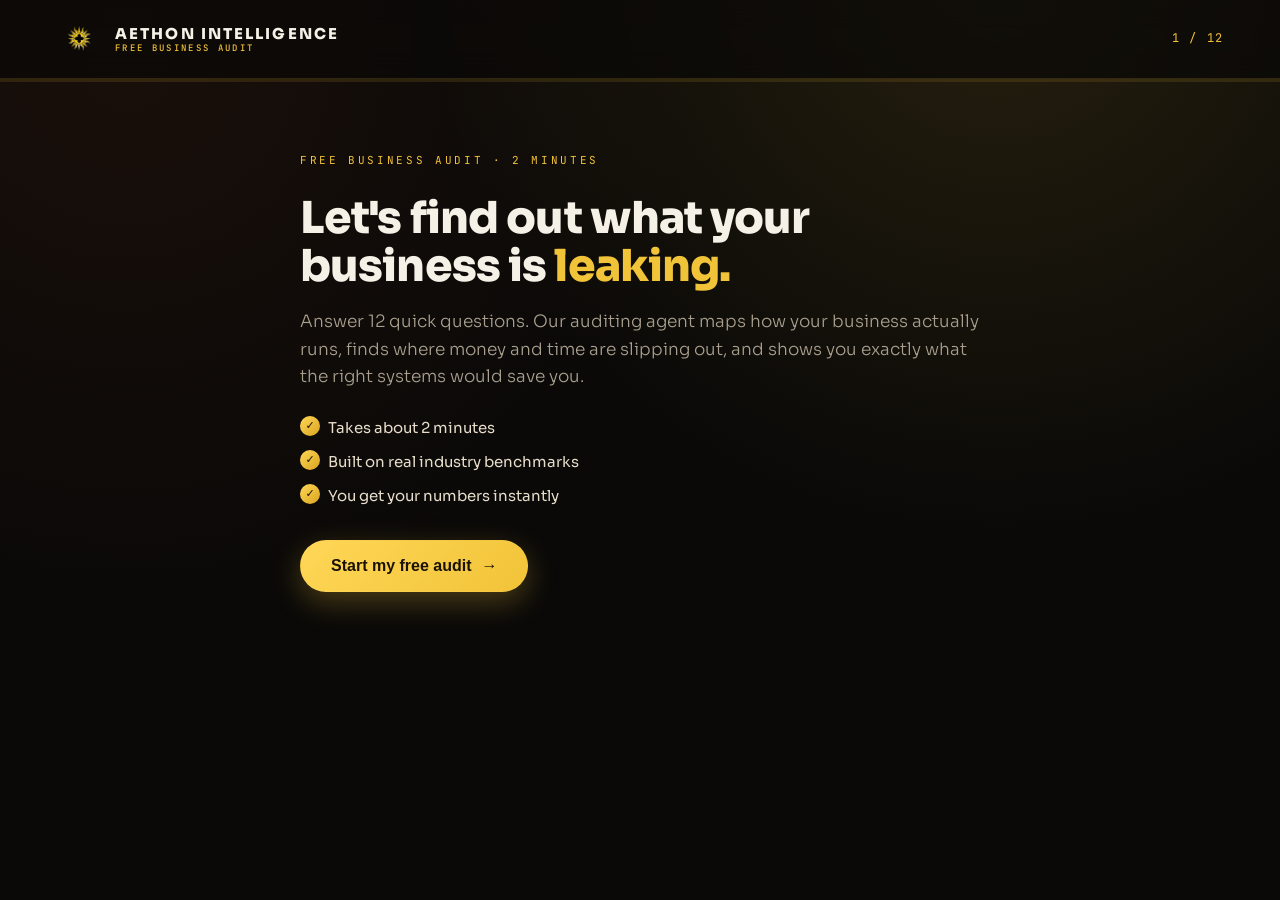
==== audit.html @ 5bbcfcef "Free Business Audit funnel: questionnaire + live auditing agent - New audit.html: 12-question one-at" ====
<!DOCTYPE html>
<html lang="en">
<head>
<meta charset="UTF-8" />
<meta name="viewport" content="width=device-width, initial-scale=1.0" />
<title>Free Business Audit: See What Your Business Is Leaking</title>
<meta name="description" content="Answer 12 quick questions. Our auditing agent maps your operation, finds the leaks, and shows you what automation would save you every year." />
<meta name="theme-color" content="#0a0908" />
<link rel="icon" type="image/svg+xml" href="favicon.svg" />
<link rel="preconnect" href="https://fonts.googleapis.com" />
<link rel="preconnect" href="https://fonts.gstatic.com" crossorigin />
<link href="https://fonts.googleapis.com/css2?family=Sora:wght@300;400;500;600;700;800&family=Space+Grotesk:wght@300;400;500&family=JetBrains+Mono:wght@500;600&display=swap" rel="stylesheet" />
<link rel="stylesheet" href="css/style.css?v=4" />
<link rel="stylesheet" href="css/audit.css?v=1" />
</head>
<body class="audit-body">

<header class="topbar">
  <a class="brand" href="index.html">
    <span class="brand-logo"><img src="assets/logo.png?v=4" alt="Aethon Intelligence" /></span>
    <span class="brand-word">AETHON INTELLIGENCE<i>FREE BUSINESS AUDIT</i></span>
  </a>
  <div class="topbar-cta">
    <span class="audit-progress-label" id="progressLabel">1 / 12</span>
  </div>
</header>

<div class="audit-progress"><i id="progressBar"></i></div>

<main class="audit-main">

  <!-- ===== INTRO ===== -->
  <section class="a-screen active" id="intro">
    <span class="eyebrow">FREE BUSINESS AUDIT · 2 MINUTES</span>
    <h1>Let's find out what your business is <span class="hl">leaking.</span></h1>
    <p class="a-sub">Answer 12 quick questions. Our auditing agent maps how your business actually runs, finds where money and time are slipping out, and shows you exactly what the right systems would save you.</p>
    <ul class="a-points">
      <li>Takes about 2 minutes</li>
      <li>Built on real industry benchmarks</li>
      <li>You get your numbers instantly</li>
    </ul>
    <button class="btn" id="startBtn">Start my free audit <i>→</i></button>
  </section>

  <!-- ===== QUESTIONS (injected) ===== -->
  <section class="a-screen" id="quiz">
    <div class="q-head">
      <span class="q-eyebrow" id="qEyebrow">QUESTION 1</span>
      <h2 id="qTitle"></h2>
      <p class="q-hint" id="qHint"></p>
    </div>
    <div class="q-options" id="qOptions"></div>
    <div class="q-nav">
      <button class="q-back" id="backBtn">← Back</button>
      <button class="btn q-next" id="nextBtn" disabled>Next <i>→</i></button>
    </div>
  </section>

  <!-- ===== ANALYZING ===== -->
  <section class="a-screen" id="analyzing">
    <div class="scan">
      <div class="scan-ring"></div>
      <div class="scan-core"><img src="assets/logo.png?v=4" alt="" /></div>
    </div>
    <h2 class="scan-title">Auditing your business<span class="dots"><i>.</i><i>.</i><i>.</i></span></h2>
    <ul class="scan-steps" id="scanSteps">
      <li>Reading your answers</li>
      <li>Mapping how your operation runs</li>
      <li>Benchmarking against industry data</li>
      <li>Finding the leaks</li>
      <li>Matching the right systems</li>
      <li>Calculating your savings</li>
    </ul>
  </section>

  <!-- ===== REPORT ===== -->
  <section class="a-screen" id="report">
    <span class="eyebrow">YOUR AUDIT RESULTS</span>
    <h1 id="reportTitle">Here's what we found.</h1>
    <p class="a-sub" id="reportIntro"></p>

    <div class="r-banner">
      <span class="r-banner-label">ESTIMATED VALUE LEAKING FROM YOUR BUSINESS</span>
      <div class="r-banner-num"><span id="totalAnnual">$0</span><em>/ year</em></div>
      <div class="r-banner-sub">That's about <b id="totalFive">$0</b> over the next 5 years, and <b id="totalHours">0 hours</b> of your team's time every single year.</div>
    </div>

    <div class="r-grid" id="leakGrid"></div>

    <div class="r-systems">
      <h2>The systems that plug these leaks</h2>
      <p class="a-sub">Every system is custom coded around how <b>you</b> think and run things. Your logic, your standards. Not a generic bot.</p>
      <div class="r-sysgrid" id="sysGrid"></div>
    </div>

    <div class="r-chart">
      <h3>Your savings over time</h3>
      <div class="r-bars">
        <div class="r-bar"><i id="bar1"></i><b id="bar1v">$0</b><span>Year 1</span></div>
        <div class="r-bar"><i id="bar3"></i><b id="bar3v">$0</b><span>Year 3</span></div>
        <div class="r-bar"><i id="bar5"></i><b id="bar5v">$0</b><span>Year 5</span></div>
      </div>
    </div>

    <div class="r-cta">
      <h2>Want these numbers back?</h2>
      <p class="a-sub">Book a free call. We'll walk through your audit together, map your exact systems, and show you what the build looks like.</p>
      <a href="index.html#apply" class="btn">Book my free audit call <i>→</i></a>
      <button class="q-back r-restart" id="restartBtn">Retake the audit</button>
    </div>

    <p class="r-disclaimer">Estimates are based on your answers combined with published industry benchmarks: <a href="https://www.getaira.io/blog/missed-business-calls-statistics" target="_blank" rel="noopener">62% of small business calls go unanswered</a>, <a href="https://dialzara.com/blog/missed-calls-hidden-costs-and-ai-solutions" target="_blank" rel="noopener">missed calls cost SMBs ~$126K/yr</a>, <a href="https://www.chilipiper.com/article/speed-to-lead-statistics" target="_blank" rel="noopener">responding to leads in 5 minutes yields 21x higher qualification</a>, <a href="https://www.timeetc.com/resources/how-to-achieve-more/the-big-price-of-small-tasks-how-entrepreneurs-may-be-unwittingly-keeping-their-businesses-small/" target="_blank" rel="noopener">owners spend ~36% of their week on admin</a>, and <a href="https://www.desk365.io/blog/ai-customer-service-statistics/" target="_blank" rel="noopener">AI cuts service costs 25–30%</a>. Your real numbers get refined on the audit call.</p>
  </section>

</main>

<script src="js/audit.js?v=1"></script>
</body>
</html>
---- css/style.css ----
/* ============================================================
   Work With Jahan — 1-on-1 Digital Cloning funnel
   Theme: BLACK + SAFFRON YELLOW · full-width desktop layout
   ============================================================ */
:root{
  --bg:#0a0908;
  --bg-2:#100e0a;
  --panel:#16130c;
  --panel-2:#1c1810;
  --ink:#f6f1e6;
  --ink-2:#e7ddca;
  --muted:#a99f8e;
  --muted-2:#7b7264;
  --saffron:#f1c338;
  --saffron-2:#ffd757;
  --saffron-deep:#d9a41f;
  --terra:#c8551f;
  --line:rgba(241,195,56,.16);
  --line-soft:rgba(246,241,230,.08);
  --glow:rgba(241,195,56,.4);
  --font:'Sora',system-ui,sans-serif;
  --font-alt:'Space Grotesk',sans-serif;
  --mono:'JetBrains Mono',monospace;
  --ease:cubic-bezier(.16,1,.3,1);
  --maxw:1180px;
}
*{margin:0;padding:0;box-sizing:border-box}
html{scroll-behavior:smooth;-webkit-text-size-adjust:100%}
body{
  font-family:var(--font);background:var(--bg);color:var(--ink);line-height:1.6;font-weight:400;
  overflow-x:hidden;-webkit-font-smoothing:antialiased;
  background-image:radial-gradient(circle at 78% -4%,rgba(241,195,56,.12),transparent 42%),radial-gradient(circle at 10% 6%,rgba(200,85,31,.08),transparent 40%);
  background-repeat:no-repeat;
}
::selection{background:var(--saffron);color:#000}
a{color:inherit;text-decoration:none}
img{max-width:100%;display:block}
.hl{color:var(--saffron)}

/* ===== buttons ===== */
.btn{display:inline-flex;align-items:center;gap:10px;padding:16px 30px;border-radius:44px;font-weight:700;font-size:16px;
  color:#1a1305;background:linear-gradient(135deg,var(--saffron-2),var(--saffron));border:1px solid transparent;
  box-shadow:0 10px 30px rgba(241,195,56,.28);transition:transform .3s var(--ease),box-shadow .3s}
.btn i{font-style:normal;transition:transform .3s var(--ease)}
.btn:hover{transform:translateY(-3px);box-shadow:0 16px 42px rgba(241,195,56,.42)}
.btn:hover i{transform:translateX(5px)}
.btn-sm{padding:11px 22px;font-size:14px;box-shadow:0 6px 20px rgba(241,195,56,.26)}
.btn-ghost{background:none;color:var(--ink);border-color:var(--line);box-shadow:none}
.btn-ghost:hover{border-color:var(--saffron);background:rgba(241,195,56,.06)}

/* ===== top bar ===== */
.topbar{position:sticky;top:0;z-index:50;display:flex;align-items:center;justify-content:space-between;gap:20px;
  padding:16px clamp(20px,5vw,56px);background:rgba(10,9,8,.72);backdrop-filter:blur(14px);border-bottom:1px solid var(--line)}
.brand{display:flex;align-items:center;gap:13px}
.brand-logo{width:46px;height:46px;flex:none;display:block}
.brand-logo svg,.brand-logo img{width:100%;height:100%;object-fit:contain;overflow:visible}
.brand-word{display:flex;flex-direction:column;gap:3px;font-weight:800;letter-spacing:.14em;font-size:15px;line-height:1}
.brand-word i{font-style:normal;font-weight:500;font-size:9px;letter-spacing:.26em;color:var(--saffron);font-family:var(--mono)}
.topbar-cta{display:flex;flex-direction:column;align-items:flex-end;gap:5px}
.topbar-note{font-family:var(--mono);font-size:10px;letter-spacing:.06em;color:var(--saffron)}

/* ===== hero ===== */
.hero{max-width:var(--maxw);margin:0 auto;padding:clamp(48px,7vw,90px) clamp(20px,5vw,56px) clamp(56px,8vw,110px);
  display:grid;grid-template-columns:1.05fr .95fr;gap:clamp(36px,6vw,80px);align-items:center}
.eyebrow{display:inline-block;font-family:var(--mono);font-size:11px;letter-spacing:.24em;color:var(--saffron);margin-bottom:18px}
.hero h1{font-size:clamp(32px,4.6vw,56px);line-height:1.08;font-weight:800;letter-spacing:-.022em;color:var(--ink)}
.hero .sub{margin-top:22px;font-size:clamp(16px,1.7vw,19px);color:var(--muted);font-weight:300;max-width:46ch}
.hero .sub b{color:var(--ink-2);font-weight:600}
.hero-actions{display:flex;gap:14px;flex-wrap:wrap;margin-top:34px}
.fineprint{margin-top:16px;font-size:13px;color:var(--muted-2)}

.hero-media{position:relative;display:flex;justify-content:center;align-items:center}
.hero-media::before{content:"";position:absolute;top:50%;left:50%;width:min(340px,82%);aspect-ratio:9/16;
  transform:translate(-50%,-50%) translate(24px,24px);background:linear-gradient(150deg,var(--saffron),var(--terra));
  border-radius:24px;z-index:0;opacity:.92}
.vsl{position:relative;z-index:1;width:min(340px,82%);aspect-ratio:9/16;border-radius:22px;overflow:hidden;background:#000;
  box-shadow:0 30px 70px rgba(0,0,0,.5);border:1px solid rgba(246,241,230,.1)}
.vsl video{width:100%;height:100%;object-fit:cover;display:block}
.vsl-play{position:absolute;inset:0;margin:auto;width:78px;height:78px;border:none;border-radius:50%;
  background:linear-gradient(135deg,var(--saffron-2),var(--saffron-deep));cursor:pointer;display:grid;place-items:center;
  box-shadow:0 10px 30px rgba(241,195,56,.5);transition:transform .25s var(--ease);z-index:2}
.vsl-play svg{width:34px;height:34px;fill:#1a1305;margin-left:4px}
.vsl-play:hover{transform:scale(1.07)}
.vsl.playing .vsl-play,.vsl.playing .vsl-chip{opacity:0;pointer-events:none}
.vsl-chip{position:absolute;top:14px;left:14px;z-index:2;font-family:var(--mono);font-size:10px;letter-spacing:.16em;
  color:#000;background:var(--saffron);padding:6px 12px;border-radius:20px;transition:opacity .25s;font-weight:600}

/* ===== section shell ===== */
.section-head{max-width:var(--maxw);margin:0 auto 40px;text-align:center;padding:0 clamp(20px,5vw,56px)}
.section-head h2{font-size:clamp(26px,3.6vw,40px);font-weight:800;letter-spacing:-.02em;line-height:1.12}

/* ===== discover / cards ===== */
.discover{padding:clamp(56px,8vw,100px) 0;border-top:1px solid var(--line-soft)}
.cards{max-width:var(--maxw);margin:0 auto;padding:0 clamp(20px,5vw,56px);
  display:grid;grid-template-columns:repeat(4,1fr);gap:20px}
.card{background:linear-gradient(165deg,var(--panel),var(--bg-2));border:1px solid var(--line);border-radius:18px;padding:28px 24px;
  transition:transform .3s var(--ease),box-shadow .3s,border-color .3s}
.card:hover{transform:translateY(-5px);border-color:var(--saffron);box-shadow:0 20px 50px rgba(0,0,0,.4)}
.check{width:36px;height:36px;border-radius:50%;display:grid;place-items:center;margin-bottom:18px;
  background:linear-gradient(135deg,var(--saffron-2),var(--saffron-deep));color:#1a1305;font-weight:700;font-size:17px;
  box-shadow:0 6px 16px rgba(241,195,56,.3)}
.card p{font-size:15px;color:var(--ink-2);line-height:1.55}
.card p b{color:var(--ink);font-weight:700}

/* ===== apply ===== */
.apply{padding:clamp(56px,8vw,100px) 0;border-top:1px solid var(--line-soft)}
.cal-wrap{max-width:940px;margin:0 auto;padding:8px;border:1px solid var(--line);border-radius:18px;background:var(--panel);
  box-shadow:0 24px 60px rgba(0,0,0,.45);overflow:hidden}
#my-cal-inline{width:100%;min-height:640px;overflow:auto;border-radius:12px}
#my-cal-inline iframe{border-radius:12px}

/* ===== faq ===== */
.faq{padding:clamp(56px,8vw,100px) 0 clamp(40px,6vw,70px);border-top:1px solid var(--line-soft)}
.faq-list{max-width:760px;margin:0 auto;padding:0 clamp(20px,5vw,56px);display:flex;flex-direction:column;gap:12px}
.faq-item{border:1px solid var(--line);border-radius:14px;background:var(--panel-2);overflow:hidden}
.faq-q{width:100%;display:flex;align-items:center;justify-content:space-between;gap:14px;background:none;border:none;cursor:pointer;
  text-align:left;padding:20px 22px;font-family:inherit;font-size:16px;font-weight:600;color:var(--ink)}
.faq-q i{font-style:normal;font-size:24px;line-height:1;color:var(--saffron);transition:transform .3s var(--ease);flex:none}
.faq-q[aria-expanded="true"] i{transform:rotate(45deg)}
.faq-a{max-height:0;overflow:hidden;transition:max-height .45s var(--ease)}
.faq-a p{padding:0 22px 20px;font-size:14.5px;color:var(--muted);line-height:1.6}

/* ===== free resource ===== */
.freebie{padding:clamp(56px,8vw,96px) clamp(20px,5vw,56px);text-align:center;border-top:1px solid var(--line-soft);
  background:radial-gradient(circle at 50% 0%,rgba(241,195,56,.08),transparent 55%)}
.freebie h2{font-size:clamp(24px,3.4vw,36px);font-weight:800;letter-spacing:-.02em;margin:14px 0 12px}
.freebie-sub{color:var(--muted);max-width:44ch;margin:0 auto 30px;font-weight:300;font-size:clamp(15px,1.6vw,17px)}

/* ===== footer ===== */
.foot{border-top:1px solid var(--line-soft);padding:40px clamp(20px,5vw,56px);text-align:center}
.foot-links{display:flex;gap:26px;justify-content:center;margin-bottom:18px}
.foot-links a{font-size:14px;color:var(--muted);transition:color .25s}
.foot-links a:hover{color:var(--saffron)}
.disclaimer{font-size:11.5px;color:var(--muted-2);line-height:1.6;max-width:560px;margin:0 auto 14px}
.copy{font-size:12px;color:var(--muted-2);font-family:var(--mono)}

/* ===== responsive ===== */
@media(max-width:900px){
  .hero{grid-template-columns:1fr;gap:44px;text-align:center;padding-top:40px}
  .hero .sub{margin-left:auto;margin-right:auto}
  .hero-actions{justify-content:center}
  .hero-media{order:-1}
  .cards{grid-template-columns:1fr 1fr}
}
@media(max-width:600px){
  .topbar{padding:12px 18px}
  .brand-logo{width:40px;height:40px}
  .brand-word{font-size:12.5px;letter-spacing:.1em}
  .brand-word i{display:none}
  .topbar-note{display:none}
  .btn{padding:15px 24px;font-size:15px}
  .btn-sm{padding:10px 18px;font-size:13px}
  .hero{padding-top:32px}
  .hero h1{font-size:clamp(26px,8.4vw,34px)}
  .hero .sub{font-size:16px}
  .hero-actions{flex-direction:column;margin-top:26px}
  .hero-actions .btn{width:100%;justify-content:center}
  .vsl,.hero-media::before{width:min(300px,88%)}
  .section-head{margin-bottom:28px}
  .cards{grid-template-columns:1fr;gap:14px}
  .card{padding:22px 20px}
  .faq-q{padding:17px 18px;font-size:15px}
  .cal-wrap{padding:5px}
  #my-cal-inline{min-height:560px}
  .freebie .btn{width:100%;max-width:340px}
}
@media(max-width:360px){
  .brand-word{font-size:11px;letter-spacing:.06em}
  .hero h1{font-size:25px}
}
@media(prefers-reduced-motion:reduce){*{animation-duration:.01ms!important;transition-duration:.01ms!important}}
---- css/audit.css ----
/* ============================================================
   Free Business Audit — questionnaire + report
   Inherits palette from style.css (black + saffron)
   ============================================================ */

.audit-body{min-height:100vh;display:flex;flex-direction:column}
.audit-main{flex:1;width:100%;max-width:760px;margin:0 auto;padding:clamp(36px,6vw,64px) clamp(20px,5vw,40px) 80px}

.audit-progress{position:sticky;top:0;z-index:60;height:3px;background:rgba(241,195,56,.12)}
.audit-progress i{display:block;height:100%;width:0;background:linear-gradient(90deg,var(--saffron-deep),var(--saffron-2));transition:width .45s var(--ease);box-shadow:0 0 12px var(--glow)}
.audit-progress-label{font-family:var(--mono);font-size:12px;letter-spacing:.14em;color:var(--saffron)}

/* screens */
.a-screen{display:none;animation:aIn .5s var(--ease)}
.a-screen.active{display:block}
@keyframes aIn{from{opacity:0;transform:translateY(16px)}to{opacity:1;transform:none}}

/* intro */
#intro h1{font-size:clamp(30px,5vw,44px);font-weight:800;letter-spacing:-.02em;line-height:1.1;margin:6px 0 18px}
.a-sub{color:var(--muted);font-weight:300;font-size:clamp(15px,1.8vw,17px);max-width:56ch}
.a-sub b{color:var(--ink);font-weight:600}
.a-points{list-style:none;margin:26px 0 32px;display:flex;flex-direction:column;gap:10px}
.a-points li{padding-left:28px;position:relative;color:var(--ink-2);font-size:15px}
.a-points li::before{content:"✓";position:absolute;left:0;top:0;width:20px;height:20px;border-radius:50%;display:grid;place-items:center;font-size:11px;font-weight:700;color:#1a1305;background:linear-gradient(135deg,var(--saffron-2),var(--saffron-deep))}

/* quiz */
.q-head{margin-bottom:26px}
.q-eyebrow{display:block;font-family:var(--mono);font-size:11px;letter-spacing:.22em;color:var(--saffron);margin-bottom:12px}
#qTitle{font-size:clamp(24px,3.6vw,34px);font-weight:800;letter-spacing:-.02em;line-height:1.15}
.q-hint{margin-top:10px;color:var(--muted-2);font-size:14px}
.q-options{display:grid;grid-template-columns:1fr 1fr;gap:12px}
.q-opt{position:relative;text-align:left;background:linear-gradient(165deg,var(--panel),var(--bg-2));border:1px solid var(--line);border-radius:14px;
  padding:18px 18px 18px 52px;cursor:pointer;font-family:inherit;font-size:15px;font-weight:500;color:var(--ink-2);
  transition:transform .25s var(--ease),border-color .25s,box-shadow .25s}
.q-opt::before{content:"";position:absolute;left:18px;top:50%;transform:translateY(-50%);width:20px;height:20px;border-radius:50%;
  border:2px solid var(--line);transition:border-color .2s,background .2s,box-shadow .2s}
.q-opt:hover{transform:translateY(-2px);border-color:var(--saffron)}
.q-opt.sel{border-color:var(--saffron);color:var(--ink);box-shadow:0 12px 32px rgba(0,0,0,.35)}
.q-opt.sel::before{background:var(--saffron);border-color:var(--saffron);box-shadow:0 0 10px var(--glow)}
.q-opt small{display:block;font-weight:300;color:var(--muted-2);font-size:12.5px;margin-top:3px}
.q-nav{display:flex;justify-content:space-between;align-items:center;margin-top:30px;gap:16px}
.q-back{background:none;border:none;color:var(--muted);font-family:inherit;font-size:14px;cursor:pointer;padding:10px 4px;transition:color .25s}
.q-back:hover{color:var(--saffron)}
.q-next[disabled]{opacity:.35;pointer-events:none}

/* analyzing */
#analyzing{text-align:center;padding-top:24px}
.scan{position:relative;width:150px;height:150px;margin:0 auto 30px}
.scan-ring{position:absolute;inset:0;border-radius:50%;border:2px solid rgba(241,195,56,.16);border-top-color:var(--saffron);animation:spin 1.1s linear infinite}
@keyframes spin{to{transform:rotate(360deg)}}
.scan-core{position:absolute;inset:22px;border-radius:50%;display:grid;place-items:center;background:rgba(241,195,56,.06)}
.scan-core img{width:64%;height:64%;object-fit:contain;animation:pulseLogo 2s ease-in-out infinite}
@keyframes pulseLogo{0%,100%{transform:scale(1);opacity:.85}50%{transform:scale(1.07);opacity:1}}
.scan-title{font-size:clamp(22px,3.4vw,30px);font-weight:800;margin-bottom:26px}
.dots i{font-style:normal;animation:blink 1.2s infinite}
.dots i:nth-child(2){animation-delay:.2s}.dots i:nth-child(3){animation-delay:.4s}
@keyframes blink{0%,100%{opacity:.15}50%{opacity:1}}
.scan-steps{list-style:none;max-width:360px;margin:0 auto;display:flex;flex-direction:column;gap:12px;text-align:left}
.scan-steps li{position:relative;padding-left:30px;color:var(--muted-2);font-size:15px;transition:color .3s}
.scan-steps li::before{content:"";position:absolute;left:0;top:3px;width:16px;height:16px;border-radius:50%;border:2px solid var(--line)}
.scan-steps li.done{color:var(--ink-2)}
.scan-steps li.done::before{content:"✓";border-color:var(--saffron);background:var(--saffron);color:#1a1305;font-size:10px;font-weight:700;display:grid;place-items:center}
.scan-steps li.now{color:var(--saffron)}
.scan-steps li.now::before{border-color:var(--saffron);box-shadow:0 0 10px var(--glow)}

/* report */
#report h1{font-size:clamp(28px,4.4vw,40px);font-weight:800;letter-spacing:-.02em;margin:6px 0 14px}
.r-banner{margin:30px 0 26px;padding:34px 30px;border-radius:20px;text-align:center;
  background:radial-gradient(circle at 50% 0%,rgba(241,195,56,.16),transparent 70%),linear-gradient(165deg,var(--panel),var(--bg-2));
  border:1px solid var(--saffron);box-shadow:0 24px 60px rgba(0,0,0,.4)}
.r-banner-label{font-family:var(--mono);font-size:11px;letter-spacing:.2em;color:var(--saffron)}
.r-banner-num{margin:12px 0 10px;font-weight:800;letter-spacing:-.03em;font-size:clamp(44px,9vw,72px);line-height:1;color:var(--saffron)}
.r-banner-num em{font-style:normal;font-size:clamp(16px,2.4vw,22px);color:var(--muted);font-weight:400;margin-left:6px}
.r-banner-sub{color:var(--muted);font-size:15px}
.r-banner-sub b{color:var(--ink);font-weight:700}

.r-grid{display:grid;grid-template-columns:1fr 1fr;gap:14px;margin-bottom:44px}
.r-leak{background:linear-gradient(165deg,var(--panel),var(--bg-2));border:1px solid var(--line);border-radius:16px;padding:22px}
.r-leak .amt{font-weight:800;font-size:clamp(22px,3vw,28px);color:var(--saffron);letter-spacing:-.02em}
.r-leak .amt em{font-style:normal;font-size:13px;color:var(--muted-2);font-weight:400}
.r-leak h4{font-size:15px;font-weight:700;margin:8px 0 6px;color:var(--ink)}
.r-leak p{font-size:13.5px;color:var(--muted);line-height:1.55}

.r-systems h2,.r-cta h2{font-size:clamp(22px,3.4vw,30px);font-weight:800;letter-spacing:-.02em;margin-bottom:10px}
.r-sysgrid{display:flex;flex-direction:column;gap:12px;margin:22px 0 44px}
.r-sys{display:grid;grid-template-columns:auto 1fr auto;gap:16px;align-items:center;background:var(--panel-2);border:1px solid var(--line);border-radius:14px;padding:18px 20px}
.r-sys .ic{width:40px;height:40px;border-radius:12px;display:grid;place-items:center;font-size:18px;background:linear-gradient(135deg,var(--saffron-2),var(--saffron-deep))}
.r-sys h4{font-size:15.5px;font-weight:700;color:var(--ink)}
.r-sys p{font-size:13.5px;color:var(--muted);margin-top:3px;line-height:1.5}
.r-sys .tag{font-family:var(--mono);font-size:10px;letter-spacing:.1em;color:var(--saffron);border:1px solid var(--line);padding:5px 10px;border-radius:20px;white-space:nowrap}

.r-chart{margin-bottom:44px}
.r-chart h3{font-size:18px;font-weight:700;margin-bottom:18px}
.r-bars{display:grid;grid-template-columns:repeat(3,1fr);gap:18px;align-items:end;height:210px}
.r-bar{display:flex;flex-direction:column;justify-content:flex-end;align-items:center;gap:8px;height:100%}
.r-bar i{display:block;width:100%;max-width:110px;border-radius:10px 10px 4px 4px;height:8%;
  background:linear-gradient(180deg,var(--saffron-2),var(--saffron-deep));box-shadow:0 8px 26px rgba(241,195,56,.25);
  transition:height 1.1s var(--ease)}
.r-bar b{font-size:15px;color:var(--ink)}
.r-bar span{font-family:var(--mono);font-size:11px;letter-spacing:.1em;color:var(--muted-2)}

.r-cta{text-align:center;padding:34px 26px;border:1px solid var(--line);border-radius:20px;background:radial-gradient(circle at 50% 0%,rgba(241,195,56,.1),transparent 60%),var(--panel)}
.r-cta .a-sub{margin:0 auto 24px}
.r-restart{display:block;margin:16px auto 0}
.r-disclaimer{margin-top:30px;font-size:11.5px;color:var(--muted-2);line-height:1.65}
.r-disclaimer a{color:var(--muted);text-decoration:underline}
.r-disclaimer a:hover{color:var(--saffron)}

@media(max-width:600px){
  .q-options{grid-template-columns:1fr}
  .r-grid{grid-template-columns:1fr}
  .r-sys{grid-template-columns:auto 1fr}
  .r-sys .tag{display:none}
  .q-nav .btn{flex:1;justify-content:center}
  .r-bars{height:170px}
}
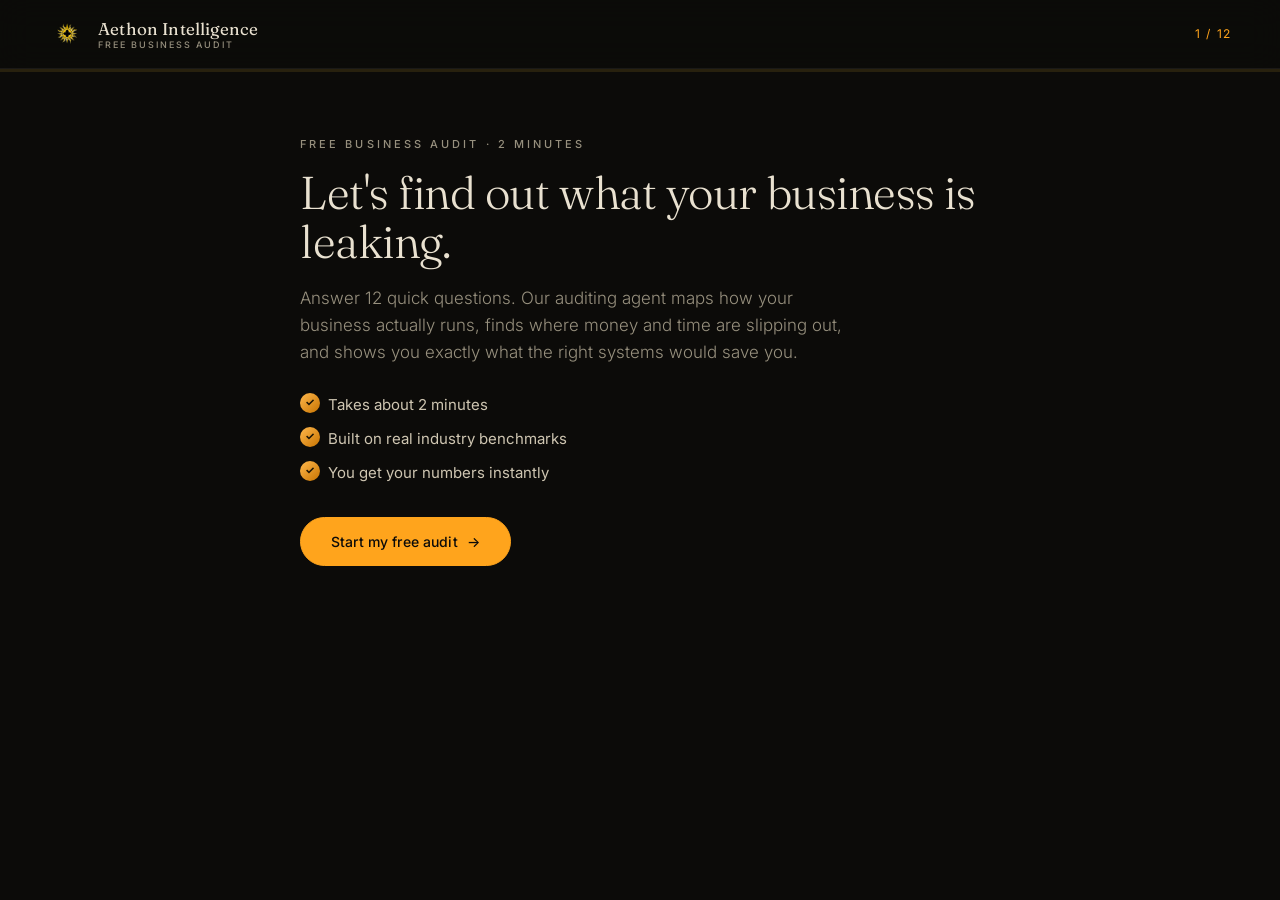
==== commit 1059f7eb: "Match aethonintelligence.com: design system, voice, and positioning Audited the live company site an" ====
--- a/audit.html
+++ b/audit.html
@@ -1,5 +1,5 @@
 <!DOCTYPE html>
-<html lang="en">
+<html lang="en" data-theme="dark">
 <head>
 <meta charset="UTF-8" />
 <meta name="viewport" content="width=device-width, initial-scale=1.0" />
@@ -9,16 +9,16 @@
 <link rel="icon" type="image/svg+xml" href="favicon.svg" />
 <link rel="preconnect" href="https://fonts.googleapis.com" />
 <link rel="preconnect" href="https://fonts.gstatic.com" crossorigin />
-<link href="https://fonts.googleapis.com/css2?family=Sora:wght@300;400;500;600;700;800&family=Space+Grotesk:wght@300;400;500&family=JetBrains+Mono:wght@500;600&display=swap" rel="stylesheet" />
-<link rel="stylesheet" href="css/style.css?v=4" />
-<link rel="stylesheet" href="css/audit.css?v=1" />
+<link href="https://fonts.googleapis.com/css2?family=Fraunces:opsz,wght@9..144,300;9..144,400;9..144,500&family=Inter:wght@400;450;500;600&display=swap" rel="stylesheet" />
+<link rel="stylesheet" href="css/style.css?v=7" />
+<link rel="stylesheet" href="css/audit.css?v=4" />
 </head>
 <body class="audit-body">
 
 <header class="topbar">
   <a class="brand" href="index.html">
     <span class="brand-logo"><img src="assets/logo.png?v=4" alt="Aethon Intelligence" /></span>
-    <span class="brand-word">AETHON INTELLIGENCE<i>FREE BUSINESS AUDIT</i></span>
+    <span class="brand-word">Aethon Intelligence<i>Free business audit</i></span>
   </a>
   <div class="topbar-cta">
     <span class="audit-progress-label" id="progressLabel">1 / 12</span>
@@ -114,6 +114,6 @@
 
 </main>
 
-<script src="js/audit.js?v=1"></script>
+<script src="js/audit.js?v=2"></script>
 </body>
 </html>
--- a/css/style.css
+++ b/css/style.css
@@ -1,171 +1,205 @@
 /* ============================================================
-   Work With Jahan — 1-on-1 Digital Cloning funnel
-   Theme: BLACK + SAFFRON YELLOW · full-width desktop layout
+   Work With Jahan — 1-on-1 consultation funnel
+   Design system copied from aethonintelligence.com
+   Fraunces (serif headings) + Inter (sans body), saffron #ffa41c
    ============================================================ */
 :root{
-  --bg:#0a0908;
-  --bg-2:#100e0a;
-  --panel:#16130c;
-  --panel-2:#1c1810;
-  --ink:#f6f1e6;
-  --ink-2:#e7ddca;
-  --muted:#a99f8e;
-  --muted-2:#7b7264;
-  --saffron:#f1c338;
-  --saffron-2:#ffd757;
-  --saffron-deep:#d9a41f;
-  --terra:#c8551f;
-  --line:rgba(241,195,56,.16);
-  --line-soft:rgba(246,241,230,.08);
-  --glow:rgba(241,195,56,.4);
-  --font:'Sora',system-ui,sans-serif;
-  --font-alt:'Space Grotesk',sans-serif;
-  --mono:'JetBrains Mono',monospace;
-  --ease:cubic-bezier(.16,1,.3,1);
-  --maxw:1180px;
+  --bg:#0c0b09;
+  --bg-2:#11100d;
+  --tint:#14120e;
+  --ink:#e9e1d0;
+  --ink-2:#cfc6b2;
+  --muted:#97907e;
+  --faint:#6d675a;
+  --saffron:#ffa41c;
+  --saffron-glow:rgba(255,164,28,.45);
+  --line:rgba(233,225,208,.14);
+  --line-soft:rgba(233,225,208,.07);
+  --nav-bg:rgba(12,11,9,.82);
+
+  --serif:"Fraunces","Georgia",serif;
+  --sans:"Inter",-apple-system,BlinkMacSystemFont,"Segoe UI",sans-serif;
+  --wrap:1240px;
+  --gut:clamp(20px,4vw,48px);
+  --sec-pad:clamp(90px,12vw,170px);
+  --ease:cubic-bezier(.22,1,.36,1);
 }
 *{margin:0;padding:0;box-sizing:border-box}
 html{scroll-behavior:smooth;-webkit-text-size-adjust:100%}
 body{
-  font-family:var(--font);background:var(--bg);color:var(--ink);line-height:1.6;font-weight:400;
-  overflow-x:hidden;-webkit-font-smoothing:antialiased;
-  background-image:radial-gradient(circle at 78% -4%,rgba(241,195,56,.12),transparent 42%),radial-gradient(circle at 10% 6%,rgba(200,85,31,.08),transparent 40%);
-  background-repeat:no-repeat;
-}
-::selection{background:var(--saffron);color:#000}
+  font-family:var(--sans);background:var(--bg);color:var(--ink);
+  line-height:1.6;font-weight:400;overflow-x:hidden;-webkit-font-smoothing:antialiased;
+}
+::selection{background:var(--saffron);color:var(--bg)}
 a{color:inherit;text-decoration:none}
 img{max-width:100%;display:block}
-.hl{color:var(--saffron)}
+
+/* headings: serif, light weight, saffron emphasis */
+h1,h2,h3,.serif{font-family:var(--serif);font-weight:300;letter-spacing:-.01em;line-height:1.06}
+em{font-style:normal;color:var(--saffron)}
+.eyebrow{display:block;font-family:var(--sans);font-size:11px;font-weight:500;
+  letter-spacing:.28em;text-transform:uppercase;color:var(--muted)}
 
 /* ===== buttons ===== */
-.btn{display:inline-flex;align-items:center;gap:10px;padding:16px 30px;border-radius:44px;font-weight:700;font-size:16px;
-  color:#1a1305;background:linear-gradient(135deg,var(--saffron-2),var(--saffron));border:1px solid transparent;
-  box-shadow:0 10px 30px rgba(241,195,56,.28);transition:transform .3s var(--ease),box-shadow .3s}
-.btn i{font-style:normal;transition:transform .3s var(--ease)}
-.btn:hover{transform:translateY(-3px);box-shadow:0 16px 42px rgba(241,195,56,.42)}
-.btn:hover i{transform:translateX(5px)}
-.btn-sm{padding:11px 22px;font-size:14px;box-shadow:0 6px 20px rgba(241,195,56,.26)}
-.btn-ghost{background:none;color:var(--ink);border-color:var(--line);box-shadow:none}
-.btn-ghost:hover{border-color:var(--saffron);background:rgba(241,195,56,.06)}
+.btn{display:inline-flex;align-items:center;gap:9px;padding:15px 30px;border-radius:999px;
+  font-family:var(--sans);font-weight:500;font-size:14px;letter-spacing:.01em;
+  color:var(--bg);background:var(--saffron);border:1px solid var(--saffron);
+  transition:transform .35s var(--ease),box-shadow .35s,background .3s}
+.btn i{font-style:normal;transition:transform .35s var(--ease)}
+.btn:hover{transform:translateY(-2px);box-shadow:0 12px 34px var(--saffron-glow)}
+.btn:hover i{transform:translateX(4px)}
+.btn-sm{padding:11px 24px;font-size:12.5px}
+.btn-ghost{background:none;color:var(--ink);border-color:var(--line)}
+.btn-ghost:hover{border-color:var(--saffron);color:var(--saffron);box-shadow:none}
 
 /* ===== top bar ===== */
 .topbar{position:sticky;top:0;z-index:50;display:flex;align-items:center;justify-content:space-between;gap:20px;
-  padding:16px clamp(20px,5vw,56px);background:rgba(10,9,8,.72);backdrop-filter:blur(14px);border-bottom:1px solid var(--line)}
-.brand{display:flex;align-items:center;gap:13px}
-.brand-logo{width:46px;height:46px;flex:none;display:block}
-.brand-logo svg,.brand-logo img{width:100%;height:100%;object-fit:contain;overflow:visible}
-.brand-word{display:flex;flex-direction:column;gap:3px;font-weight:800;letter-spacing:.14em;font-size:15px;line-height:1}
-.brand-word i{font-style:normal;font-weight:500;font-size:9px;letter-spacing:.26em;color:var(--saffron);font-family:var(--mono)}
+  padding:15px var(--gut);background:var(--nav-bg);backdrop-filter:blur(16px);border-bottom:1px solid var(--line-soft)}
+.brand{display:flex;align-items:center;gap:12px}
+.brand-logo{width:38px;height:38px;flex:none;display:block}
+.brand-logo svg,.brand-logo img{width:100%;height:100%;object-fit:contain}
+.brand-word{display:flex;flex-direction:column;gap:3px;font-family:var(--serif);font-weight:400;letter-spacing:.01em;font-size:17px;line-height:1}
+.brand-word i{font-style:normal;font-family:var(--sans);font-weight:500;font-size:9px;letter-spacing:.22em;color:var(--muted);text-transform:uppercase}
 .topbar-cta{display:flex;flex-direction:column;align-items:flex-end;gap:5px}
-.topbar-note{font-family:var(--mono);font-size:10px;letter-spacing:.06em;color:var(--saffron)}
+.topbar-btns{display:flex;align-items:center;gap:10px}
+.cta-short{display:none}
+.topbar-note{font-size:10.5px;letter-spacing:.06em;color:var(--faint)}
 
 /* ===== hero ===== */
-.hero{max-width:var(--maxw);margin:0 auto;padding:clamp(48px,7vw,90px) clamp(20px,5vw,56px) clamp(56px,8vw,110px);
-  display:grid;grid-template-columns:1.05fr .95fr;gap:clamp(36px,6vw,80px);align-items:center}
-.eyebrow{display:inline-block;font-family:var(--mono);font-size:11px;letter-spacing:.24em;color:var(--saffron);margin-bottom:18px}
-.hero h1{font-size:clamp(32px,4.6vw,56px);line-height:1.08;font-weight:800;letter-spacing:-.022em;color:var(--ink)}
-.hero .sub{margin-top:22px;font-size:clamp(16px,1.7vw,19px);color:var(--muted);font-weight:300;max-width:46ch}
-.hero .sub b{color:var(--ink-2);font-weight:600}
-.hero-actions{display:flex;gap:14px;flex-wrap:wrap;margin-top:34px}
-.fineprint{margin-top:16px;font-size:13px;color:var(--muted-2)}
+.hero{max-width:var(--wrap);margin:0 auto;padding:clamp(60px,9vw,120px) var(--gut) clamp(70px,10vw,130px);
+  display:grid;grid-template-columns:1.08fr .92fr;gap:clamp(40px,6vw,88px);align-items:center}
+.hero h1{font-size:clamp(38px,5.6vw,72px);margin-top:20px}
+.hero .sub{margin-top:26px;font-size:clamp(15px,1.6vw,17.5px);color:var(--muted);max-width:48ch;line-height:1.65}
+.hero .sub b{color:var(--ink-2);font-weight:500}
+.hero-actions{display:flex;gap:14px;flex-wrap:wrap;margin-top:36px}
+.fineprint{margin-top:18px;font-size:12.5px;color:var(--faint)}
 
 .hero-media{position:relative;display:flex;justify-content:center;align-items:center}
-.hero-media::before{content:"";position:absolute;top:50%;left:50%;width:min(340px,82%);aspect-ratio:9/16;
-  transform:translate(-50%,-50%) translate(24px,24px);background:linear-gradient(150deg,var(--saffron),var(--terra));
-  border-radius:24px;z-index:0;opacity:.92}
-.vsl{position:relative;z-index:1;width:min(340px,82%);aspect-ratio:9/16;border-radius:22px;overflow:hidden;background:#000;
-  box-shadow:0 30px 70px rgba(0,0,0,.5);border:1px solid rgba(246,241,230,.1)}
+.vsl{position:relative;z-index:1;width:min(330px,84%);aspect-ratio:9/16;border-radius:18px;overflow:hidden;background:#000;
+  border:1px solid var(--line);box-shadow:0 40px 90px rgba(0,0,0,.6)}
 .vsl video{width:100%;height:100%;object-fit:cover;display:block}
-.vsl-play{position:absolute;inset:0;margin:auto;width:78px;height:78px;border:none;border-radius:50%;
-  background:linear-gradient(135deg,var(--saffron-2),var(--saffron-deep));cursor:pointer;display:grid;place-items:center;
-  box-shadow:0 10px 30px rgba(241,195,56,.5);transition:transform .25s var(--ease);z-index:2}
-.vsl-play svg{width:34px;height:34px;fill:#1a1305;margin-left:4px}
-.vsl-play:hover{transform:scale(1.07)}
+.vsl-play{position:absolute;inset:0;margin:auto;width:72px;height:72px;border:none;border-radius:50%;
+  background:var(--saffron);cursor:pointer;display:grid;place-items:center;
+  box-shadow:0 10px 30px var(--saffron-glow);transition:transform .3s var(--ease);z-index:2}
+.vsl-play svg{width:32px;height:32px;fill:var(--bg);margin-left:3px}
+.vsl-play:hover{transform:scale(1.06)}
 .vsl.playing .vsl-play,.vsl.playing .vsl-chip{opacity:0;pointer-events:none}
-.vsl-chip{position:absolute;top:14px;left:14px;z-index:2;font-family:var(--mono);font-size:10px;letter-spacing:.16em;
-  color:#000;background:var(--saffron);padding:6px 12px;border-radius:20px;transition:opacity .25s;font-weight:600}
-
-/* ===== section shell ===== */
-.section-head{max-width:var(--maxw);margin:0 auto 40px;text-align:center;padding:0 clamp(20px,5vw,56px)}
-.section-head h2{font-size:clamp(26px,3.6vw,40px);font-weight:800;letter-spacing:-.02em;line-height:1.12}
-
-/* ===== discover / cards ===== */
-.discover{padding:clamp(56px,8vw,100px) 0;border-top:1px solid var(--line-soft)}
-.cards{max-width:var(--maxw);margin:0 auto;padding:0 clamp(20px,5vw,56px);
-  display:grid;grid-template-columns:repeat(4,1fr);gap:20px}
-.card{background:linear-gradient(165deg,var(--panel),var(--bg-2));border:1px solid var(--line);border-radius:18px;padding:28px 24px;
-  transition:transform .3s var(--ease),box-shadow .3s,border-color .3s}
-.card:hover{transform:translateY(-5px);border-color:var(--saffron);box-shadow:0 20px 50px rgba(0,0,0,.4)}
-.check{width:36px;height:36px;border-radius:50%;display:grid;place-items:center;margin-bottom:18px;
-  background:linear-gradient(135deg,var(--saffron-2),var(--saffron-deep));color:#1a1305;font-weight:700;font-size:17px;
-  box-shadow:0 6px 16px rgba(241,195,56,.3)}
-.card p{font-size:15px;color:var(--ink-2);line-height:1.55}
-.card p b{color:var(--ink);font-weight:700}
-
-/* ===== apply ===== */
-.apply{padding:clamp(56px,8vw,100px) 0;border-top:1px solid var(--line-soft)}
-.cal-wrap{max-width:940px;margin:0 auto;padding:8px;border:1px solid var(--line);border-radius:18px;background:var(--panel);
-  box-shadow:0 24px 60px rgba(0,0,0,.45);overflow:hidden}
-#my-cal-inline{width:100%;min-height:640px;overflow:auto;border-radius:12px}
-#my-cal-inline iframe{border-radius:12px}
+.vsl-chip{position:absolute;top:14px;left:14px;z-index:2;font-size:10px;font-weight:500;letter-spacing:.22em;text-transform:uppercase;
+  color:var(--bg);background:var(--saffron);padding:6px 12px;border-radius:999px;transition:opacity .3s}
+
+/* ===== stats strip ===== */
+.stats{border-top:1px solid var(--line-soft);border-bottom:1px solid var(--line-soft);background:var(--bg-2)}
+.stats-in{max-width:var(--wrap);margin:0 auto;padding:clamp(30px,4vw,46px) var(--gut);
+  display:grid;grid-template-columns:repeat(4,1fr);gap:24px}
+.stat b{display:block;font-family:var(--serif);font-weight:300;font-size:clamp(28px,3.4vw,42px);color:var(--saffron);line-height:1}
+.stat span{display:block;margin-top:8px;font-size:12.5px;color:var(--muted);line-height:1.5}
+
+/* ===== sections ===== */
+.sec{padding:var(--sec-pad) var(--gut)}
+.sec-tint{background:var(--tint)}
+.sec-in{max-width:var(--wrap);margin:0 auto}
+.sec-head{max-width:760px;margin-bottom:clamp(40px,5vw,64px)}
+.sec-head h2{font-size:clamp(30px,4.4vw,58px);margin:18px 0 20px}
+.sec-head p{color:var(--muted);font-size:clamp(15px,1.6vw,17px);max-width:62ch;line-height:1.65}
+
+/* ===== steps / cards ===== */
+.cards{display:grid;grid-template-columns:repeat(3,1fr);gap:clamp(18px,2.4vw,30px)}
+.card{border-top:1px solid var(--line);padding-top:26px}
+.card .num{font-size:11px;font-weight:500;letter-spacing:.28em;color:var(--saffron);text-transform:uppercase}
+.card h3{font-size:clamp(20px,2.2vw,26px);margin:14px 0 12px}
+.card p{color:var(--muted);font-size:14.5px;line-height:1.65}
+
+/* ===== capability list ===== */
+.caps{display:grid;grid-template-columns:repeat(2,1fr);gap:1px;background:var(--line-soft);border:1px solid var(--line-soft);margin-top:8px}
+.cap{background:var(--bg);padding:30px 28px}
+.cap .n{font-size:11px;letter-spacing:.24em;color:var(--faint)}
+.cap h4{font-family:var(--serif);font-weight:400;font-size:20px;margin:10px 0 10px}
+.cap p{color:var(--muted);font-size:14px;line-height:1.6}
+.cap .out{display:flex;align-items:baseline;gap:9px;margin-top:16px;padding-top:14px;border-top:1px solid var(--line-soft)}
+.cap .out b{font-family:var(--serif);font-weight:400;font-size:19px;color:var(--saffron)}
+.cap .out span{font-size:12px;color:var(--faint)}
+.sec-tint .cap{background:var(--tint)}
+
+/* marquee of extra capabilities */
+.tick{margin-top:36px;overflow:hidden;border-top:1px solid var(--line-soft);border-bottom:1px solid var(--line-soft);padding:16px 0;
+  -webkit-mask-image:linear-gradient(90deg,transparent,#000 10%,#000 90%,transparent);mask-image:linear-gradient(90deg,transparent,#000 10%,#000 90%,transparent)}
+.tick-track{display:inline-flex;gap:14px;white-space:nowrap;width:max-content;animation:tick 48s linear infinite}
+.tick-track span{font-size:13px;color:var(--muted)}
+.tick-track i{font-style:normal;color:var(--saffron);opacity:.6}
+@keyframes tick{to{transform:translateX(-50%)}}
+
+/* ===== process timeline ===== */
+.tl{display:flex;flex-direction:column;gap:0}
+.tl-row{display:grid;grid-template-columns:200px 1fr;gap:clamp(20px,4vw,54px);padding:30px 0;border-top:1px solid var(--line-soft)}
+.tl-row .when{font-size:11px;font-weight:500;letter-spacing:.24em;color:var(--saffron);text-transform:uppercase;padding-top:5px}
+.tl-row h4{font-family:var(--serif);font-weight:400;font-size:clamp(19px,2vw,24px);margin-bottom:9px}
+.tl-row p{color:var(--muted);font-size:14.5px;line-height:1.65;max-width:64ch}
+
+/* ===== consultation / apply ===== */
+.apply-grid{display:grid;grid-template-columns:1fr 1fr;gap:clamp(30px,5vw,70px);align-items:start}
+.apply-list{list-style:none;margin-top:28px;display:flex;flex-direction:column;gap:14px}
+.apply-list li{padding-left:26px;position:relative;color:var(--ink-2);font-size:14.5px;line-height:1.6}
+.apply-list li::before{content:"";position:absolute;left:0;top:9px;width:7px;height:7px;border-radius:50%;background:var(--saffron)}
+.cal-wrap{border:1px solid var(--line);border-radius:16px;background:var(--bg-2);padding:8px;overflow:hidden}
+#my-cal-inline{width:100%;min-height:620px;overflow:auto;border-radius:10px}
+#my-cal-inline iframe{border-radius:10px}
 
 /* ===== faq ===== */
-.faq{padding:clamp(56px,8vw,100px) 0 clamp(40px,6vw,70px);border-top:1px solid var(--line-soft)}
-.faq-list{max-width:760px;margin:0 auto;padding:0 clamp(20px,5vw,56px);display:flex;flex-direction:column;gap:12px}
-.faq-item{border:1px solid var(--line);border-radius:14px;background:var(--panel-2);overflow:hidden}
-.faq-q{width:100%;display:flex;align-items:center;justify-content:space-between;gap:14px;background:none;border:none;cursor:pointer;
-  text-align:left;padding:20px 22px;font-family:inherit;font-size:16px;font-weight:600;color:var(--ink)}
-.faq-q i{font-style:normal;font-size:24px;line-height:1;color:var(--saffron);transition:transform .3s var(--ease);flex:none}
+.faq-list{max-width:820px;margin:0 auto;display:flex;flex-direction:column}
+.faq-item{border-top:1px solid var(--line-soft)}
+.faq-item:last-child{border-bottom:1px solid var(--line-soft)}
+.faq-q{width:100%;display:flex;align-items:center;justify-content:space-between;gap:16px;background:none;border:none;cursor:pointer;
+  text-align:left;padding:24px 4px;font-family:var(--serif);font-weight:400;font-size:clamp(17px,1.9vw,21px);color:var(--ink)}
+.faq-q i{font-style:normal;font-size:22px;line-height:1;color:var(--saffron);transition:transform .35s var(--ease);flex:none}
 .faq-q[aria-expanded="true"] i{transform:rotate(45deg)}
-.faq-a{max-height:0;overflow:hidden;transition:max-height .45s var(--ease)}
-.faq-a p{padding:0 22px 20px;font-size:14.5px;color:var(--muted);line-height:1.6}
-
-/* ===== free resource ===== */
-.freebie{padding:clamp(56px,8vw,96px) clamp(20px,5vw,56px);text-align:center;border-top:1px solid var(--line-soft);
-  background:radial-gradient(circle at 50% 0%,rgba(241,195,56,.08),transparent 55%)}
-.freebie h2{font-size:clamp(24px,3.4vw,36px);font-weight:800;letter-spacing:-.02em;margin:14px 0 12px}
-.freebie-sub{color:var(--muted);max-width:44ch;margin:0 auto 30px;font-weight:300;font-size:clamp(15px,1.6vw,17px)}
+.faq-a{max-height:0;overflow:hidden;transition:max-height .5s var(--ease)}
+.faq-a p{padding:0 4px 24px;color:var(--muted);font-size:14.5px;line-height:1.7;max-width:66ch}
+
+/* ===== free audit band ===== */
+.freebie{padding:var(--sec-pad) var(--gut);text-align:center;border-top:1px solid var(--line-soft);background:var(--tint)}
+.freebie h2{font-size:clamp(26px,3.6vw,44px);margin:16px 0 16px}
+.freebie-sub{color:var(--muted);max-width:56ch;margin:0 auto 32px;font-size:clamp(15px,1.6vw,17px);line-height:1.65}
 
 /* ===== footer ===== */
-.foot{border-top:1px solid var(--line-soft);padding:40px clamp(20px,5vw,56px);text-align:center}
-.foot-links{display:flex;gap:26px;justify-content:center;margin-bottom:18px}
-.foot-links a{font-size:14px;color:var(--muted);transition:color .25s}
+.foot{border-top:1px solid var(--line-soft);padding:56px var(--gut) 40px;background:var(--bg-2)}
+.foot-in{max-width:var(--wrap);margin:0 auto;text-align:center}
+.foot-links{display:flex;gap:28px;justify-content:center;flex-wrap:wrap;margin-bottom:24px}
+.foot-links a{font-size:13.5px;color:var(--muted);transition:color .3s}
 .foot-links a:hover{color:var(--saffron)}
-.disclaimer{font-size:11.5px;color:var(--muted-2);line-height:1.6;max-width:560px;margin:0 auto 14px}
-.copy{font-size:12px;color:var(--muted-2);font-family:var(--mono)}
+.disclaimer{font-size:11.5px;color:var(--faint);line-height:1.7;max-width:620px;margin:0 auto 18px}
+.copy{font-size:11.5px;color:var(--faint)}
+.copy b{display:block;margin-top:8px;font-weight:500;letter-spacing:.22em;text-transform:uppercase;color:var(--muted);font-size:10.5px}
 
 /* ===== responsive ===== */
-@media(max-width:900px){
-  .hero{grid-template-columns:1fr;gap:44px;text-align:center;padding-top:40px}
-  .hero .sub{margin-left:auto;margin-right:auto}
-  .hero-actions{justify-content:center}
+@media(max-width:960px){
+  .hero{grid-template-columns:1fr;gap:44px;padding-top:44px}
   .hero-media{order:-1}
-  .cards{grid-template-columns:1fr 1fr}
+  .cards{grid-template-columns:1fr}
+  .caps{grid-template-columns:1fr}
+  .apply-grid{grid-template-columns:1fr}
+  .stats-in{grid-template-columns:1fr 1fr;gap:22px}
+  .tl-row{grid-template-columns:1fr;gap:10px}
 }
 @media(max-width:600px){
-  .topbar{padding:12px 18px}
-  .brand-logo{width:40px;height:40px}
-  .brand-word{font-size:12.5px;letter-spacing:.1em}
+  .topbar{padding:12px 16px;gap:10px}
+  .brand-logo{width:34px;height:34px}
+  .brand-word{font-size:15px}
   .brand-word i{display:none}
   .topbar-note{display:none}
-  .btn{padding:15px 24px;font-size:15px}
-  .btn-sm{padding:10px 18px;font-size:13px}
-  .hero{padding-top:32px}
-  .hero h1{font-size:clamp(26px,8.4vw,34px)}
-  .hero .sub{font-size:16px}
-  .hero-actions{flex-direction:column;margin-top:26px}
+  .topbar-btns{gap:7px}
+  .topbar-btns .btn-sm{padding:9px 13px;font-size:11.5px;white-space:nowrap}
+  .cta-long{display:none}
+  .cta-short{display:inline}
+  .hero h1{font-size:clamp(30px,8.6vw,40px)}
+  .hero-actions{flex-direction:column}
   .hero-actions .btn{width:100%;justify-content:center}
-  .vsl,.hero-media::before{width:min(300px,88%)}
-  .section-head{margin-bottom:28px}
-  .cards{grid-template-columns:1fr;gap:14px}
-  .card{padding:22px 20px}
-  .faq-q{padding:17px 18px;font-size:15px}
-  .cal-wrap{padding:5px}
-  #my-cal-inline{min-height:560px}
-  .freebie .btn{width:100%;max-width:340px}
-}
-@media(max-width:360px){
-  .brand-word{font-size:11px;letter-spacing:.06em}
-  .hero h1{font-size:25px}
+  .btn{padding:14px 24px}
+  .cap{padding:24px 20px}
+  .freebie .btn{width:100%;max-width:340px;justify-content:center}
+}
+@media(max-width:400px){
+  .brand-word{font-size:0}
+  .topbar{padding-left:13px;padding-right:13px}
+  .topbar-btns .btn-sm{padding:9px 11px;font-size:11px}
 }
 @media(prefers-reduced-motion:reduce){*{animation-duration:.01ms!important;transition-duration:.01ms!important}}
--- a/css/audit.css
+++ b/css/audit.css
@@ -1,7 +1,20 @@
 /* ============================================================
    Free Business Audit — questionnaire + report
-   Inherits palette from style.css (black + saffron)
+   Inherits the aethonintelligence.com system from style.css
    ============================================================ */
+/* map legacy names onto the site's tokens */
+:root{
+  --panel:var(--bg-2);
+  --panel-2:var(--tint);
+  --saffron-2:#ffb84d;
+  --saffron-deep:#c77300;
+  --muted-2:var(--faint);
+  --glow:var(--saffron-glow);
+  --font:var(--sans);
+  --mono:var(--sans);
+}
+.audit-body h1,.audit-body h2,.audit-body h3,.audit-body h4{font-family:var(--serif);font-weight:300}
+.audit-body .eyebrow{font-family:var(--sans);font-weight:500;letter-spacing:.28em;text-transform:uppercase;font-size:11px;color:var(--muted)}
 
 .audit-body{min-height:100vh;display:flex;flex-direction:column}
 .audit-main{flex:1;width:100%;max-width:760px;margin:0 auto;padding:clamp(36px,6vw,64px) clamp(20px,5vw,40px) 80px}
@@ -16,7 +29,7 @@
 @keyframes aIn{from{opacity:0;transform:translateY(16px)}to{opacity:1;transform:none}}
 
 /* intro */
-#intro h1{font-size:clamp(30px,5vw,44px);font-weight:800;letter-spacing:-.02em;line-height:1.1;margin:6px 0 18px}
+#intro h1{font-size:clamp(30px,5vw,46px);font-weight:300;letter-spacing:-.01em;line-height:1.08;margin:14px 0 18px}
 .a-sub{color:var(--muted);font-weight:300;font-size:clamp(15px,1.8vw,17px);max-width:56ch}
 .a-sub b{color:var(--ink);font-weight:600}
 .a-points{list-style:none;margin:26px 0 32px;display:flex;flex-direction:column;gap:10px}
@@ -26,7 +39,7 @@
 /* quiz */
 .q-head{margin-bottom:26px}
 .q-eyebrow{display:block;font-family:var(--mono);font-size:11px;letter-spacing:.22em;color:var(--saffron);margin-bottom:12px}
-#qTitle{font-size:clamp(24px,3.6vw,34px);font-weight:800;letter-spacing:-.02em;line-height:1.15}
+#qTitle{font-size:clamp(24px,3.6vw,34px);font-weight:300;letter-spacing:-.02em;line-height:1.15}
 .q-hint{margin-top:10px;color:var(--muted-2);font-size:14px}
 .q-options{display:grid;grid-template-columns:1fr 1fr;gap:12px}
 .q-opt{position:relative;text-align:left;background:linear-gradient(165deg,var(--panel),var(--bg-2));border:1px solid var(--line);border-radius:14px;
@@ -51,7 +64,7 @@
 .scan-core{position:absolute;inset:22px;border-radius:50%;display:grid;place-items:center;background:rgba(241,195,56,.06)}
 .scan-core img{width:64%;height:64%;object-fit:contain;animation:pulseLogo 2s ease-in-out infinite}
 @keyframes pulseLogo{0%,100%{transform:scale(1);opacity:.85}50%{transform:scale(1.07);opacity:1}}
-.scan-title{font-size:clamp(22px,3.4vw,30px);font-weight:800;margin-bottom:26px}
+.scan-title{font-size:clamp(22px,3.4vw,30px);font-weight:300;margin-bottom:26px}
 .dots i{font-style:normal;animation:blink 1.2s infinite}
 .dots i:nth-child(2){animation-delay:.2s}.dots i:nth-child(3){animation-delay:.4s}
 @keyframes blink{0%,100%{opacity:.15}50%{opacity:1}}
@@ -64,24 +77,24 @@
 .scan-steps li.now::before{border-color:var(--saffron);box-shadow:0 0 10px var(--glow)}
 
 /* report */
-#report h1{font-size:clamp(28px,4.4vw,40px);font-weight:800;letter-spacing:-.02em;margin:6px 0 14px}
+#report h1{font-size:clamp(28px,4.4vw,40px);font-weight:300;letter-spacing:-.02em;margin:6px 0 14px}
 .r-banner{margin:30px 0 26px;padding:34px 30px;border-radius:20px;text-align:center;
   background:radial-gradient(circle at 50% 0%,rgba(241,195,56,.16),transparent 70%),linear-gradient(165deg,var(--panel),var(--bg-2));
   border:1px solid var(--saffron);box-shadow:0 24px 60px rgba(0,0,0,.4)}
 .r-banner-label{font-family:var(--mono);font-size:11px;letter-spacing:.2em;color:var(--saffron)}
-.r-banner-num{margin:12px 0 10px;font-weight:800;letter-spacing:-.03em;font-size:clamp(44px,9vw,72px);line-height:1;color:var(--saffron)}
+.r-banner-num{margin:12px 0 10px;font-weight:300;letter-spacing:-.03em;font-size:clamp(44px,9vw,72px);line-height:1;color:var(--saffron)}
 .r-banner-num em{font-style:normal;font-size:clamp(16px,2.4vw,22px);color:var(--muted);font-weight:400;margin-left:6px}
 .r-banner-sub{color:var(--muted);font-size:15px}
 .r-banner-sub b{color:var(--ink);font-weight:700}
 
 .r-grid{display:grid;grid-template-columns:1fr 1fr;gap:14px;margin-bottom:44px}
 .r-leak{background:linear-gradient(165deg,var(--panel),var(--bg-2));border:1px solid var(--line);border-radius:16px;padding:22px}
-.r-leak .amt{font-weight:800;font-size:clamp(22px,3vw,28px);color:var(--saffron);letter-spacing:-.02em}
+.r-leak .amt{font-weight:300;font-size:clamp(22px,3vw,28px);color:var(--saffron);letter-spacing:-.02em}
 .r-leak .amt em{font-style:normal;font-size:13px;color:var(--muted-2);font-weight:400}
 .r-leak h4{font-size:15px;font-weight:700;margin:8px 0 6px;color:var(--ink)}
 .r-leak p{font-size:13.5px;color:var(--muted);line-height:1.55}
 
-.r-systems h2,.r-cta h2{font-size:clamp(22px,3.4vw,30px);font-weight:800;letter-spacing:-.02em;margin-bottom:10px}
+.r-systems h2,.r-cta h2{font-size:clamp(22px,3.4vw,30px);font-weight:300;letter-spacing:-.02em;margin-bottom:10px}
 .r-sysgrid{display:flex;flex-direction:column;gap:12px;margin:22px 0 44px}
 .r-sys{display:grid;grid-template-columns:auto 1fr auto;gap:16px;align-items:center;background:var(--panel-2);border:1px solid var(--line);border-radius:14px;padding:18px 20px}
 .r-sys .ic{width:40px;height:40px;border-radius:12px;display:grid;place-items:center;font-size:18px;background:linear-gradient(135deg,var(--saffron-2),var(--saffron-deep))}
@@ -107,10 +120,25 @@
 .r-disclaimer a:hover{color:var(--saffron)}
 
 @media(max-width:600px){
-  .q-options{grid-template-columns:1fr}
+  .audit-main{padding-top:24px;padding-bottom:24px}
+  .q-head{margin-bottom:18px}
+  #qTitle{font-size:22px}
+  .q-hint{font-size:13px;margin-top:6px}
+  .q-options{grid-template-columns:1fr;gap:9px}
+  .q-opt{padding:14px 14px 14px 46px;font-size:14.5px;border-radius:12px}
+  .q-opt::before{left:15px;width:17px;height:17px}
+  .q-opt small{font-size:12px}
+  /* keep Next/Back reachable: pin the nav to the bottom of the screen */
+  .q-nav{position:sticky;bottom:0;margin-top:18px;padding:14px 0 16px;
+    background:linear-gradient(180deg,rgba(10,9,8,0),var(--bg) 34%)}
+  .q-nav .btn{flex:1;justify-content:center;padding:15px 22px;font-size:15px}
   .r-grid{grid-template-columns:1fr}
   .r-sys{grid-template-columns:auto 1fr}
   .r-sys .tag{display:none}
-  .q-nav .btn{flex:1;justify-content:center}
+  .r-banner{padding:26px 18px}
+  .r-cta{padding:28px 18px}
   .r-bars{height:170px}
+  #intro h1{font-size:28px}
+  .a-points{margin:22px 0 26px}
+  #intro .btn{width:100%;justify-content:center}
 }
